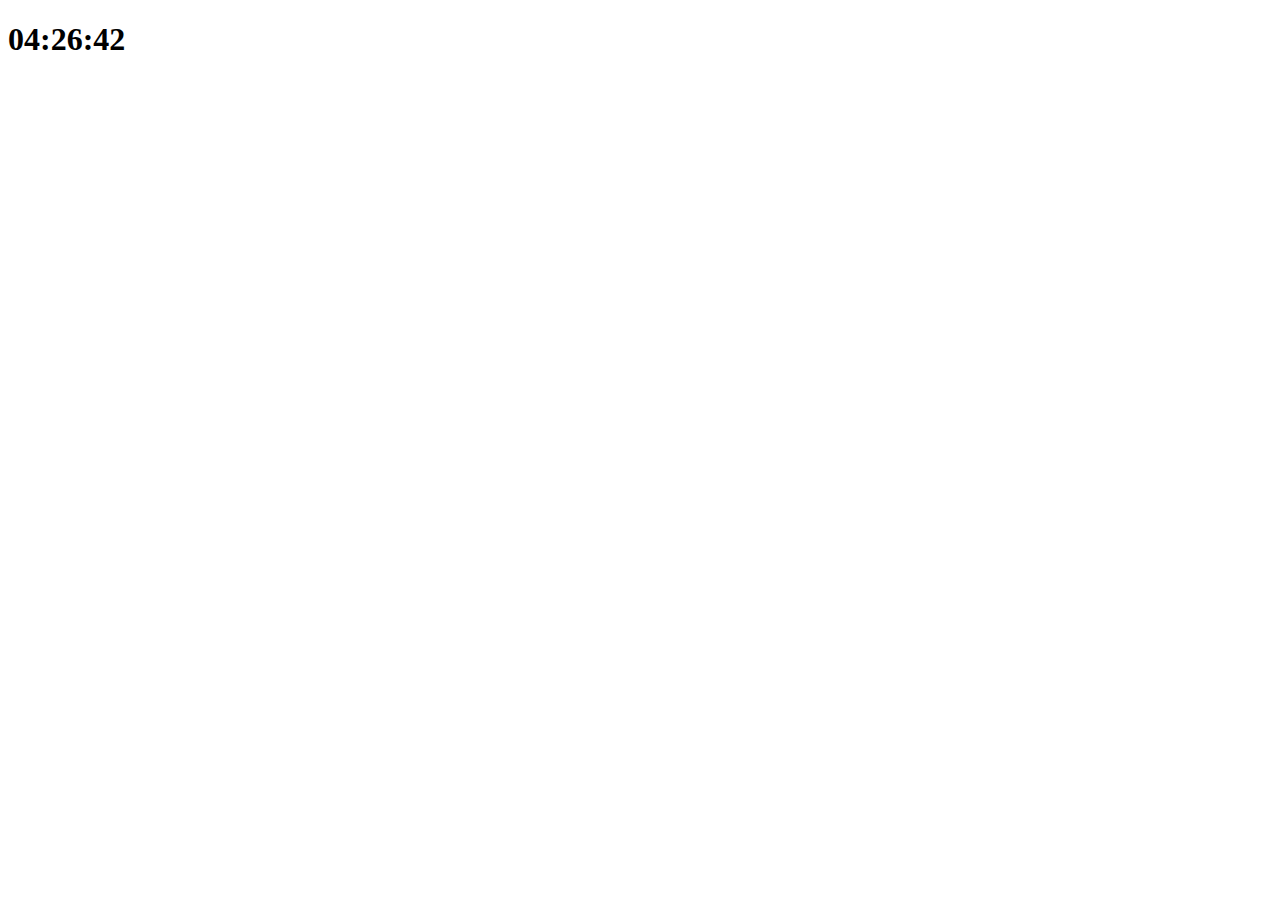
==== practice/index.html @ 346762e9 "Vanilla JS Challenge Day4, 5" ====
<!DOCTYPE html>
<html lang="en">

<head>
    <meta charset="UTF-8" />
    <title>Something</title>
    <link rel="stylesheet" href="src/styles.css" />
</head>

<body>
    <div class="js-clock">
        <h1 class="js-title">00:00</h1>
    </div>
    <script src="src/clock.js"></script>
</body>


</html>
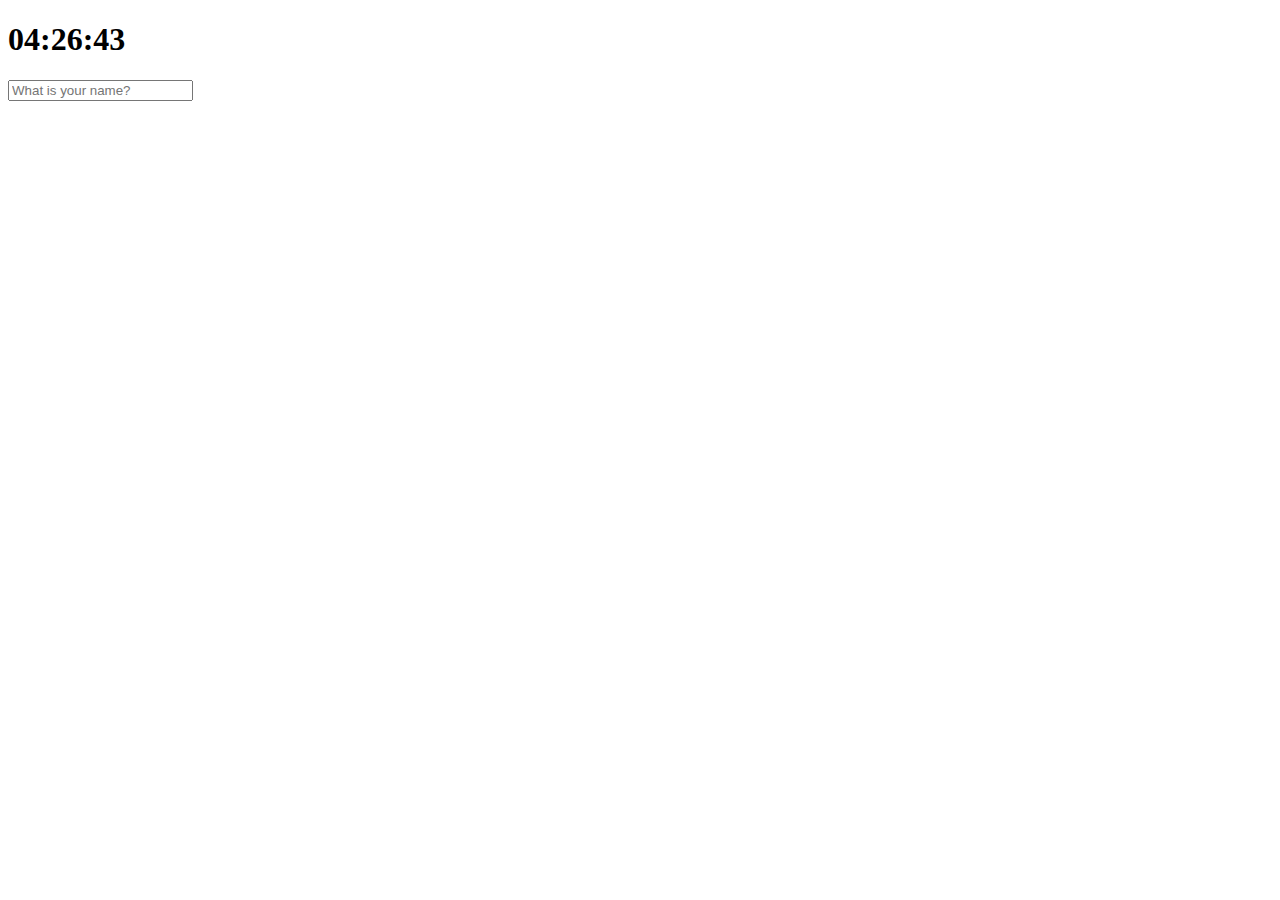
==== commit 5956ef7a: "Vanilla JS Challenge Day6" ====
--- a/practice/index.html
+++ b/practice/index.html
@@ -1,18 +1,20 @@
 <!DOCTYPE html>
 <html lang="en">
-
-<head>
+  <head>
     <meta charset="UTF-8" />
     <title>Something</title>
     <link rel="stylesheet" href="src/styles.css" />
-</head>
+  </head>
 
-<body>
+  <body>
     <div class="js-clock">
-        <h1 class="js-title">00:00</h1>
+      <h1 class="js-title">00:00</h1>
     </div>
+    <form class="js-form form">
+      <input type="text" placeholder="What is your name?" />
+    </form>
+    <h4 class="js-greetings greetings"></h4>
     <script src="src/clock.js"></script>
-</body>
-
-
-</html>+    <script src="src/greeting.js"></script>
+  </body>
+</html>
--- a/practice/src/styles.css
+++ b/practice/src/styles.css
@@ -0,0 +1,8 @@
+.form,
+.greetings {
+  display: none;
+}
+
+.showing {
+  display: block;
+}
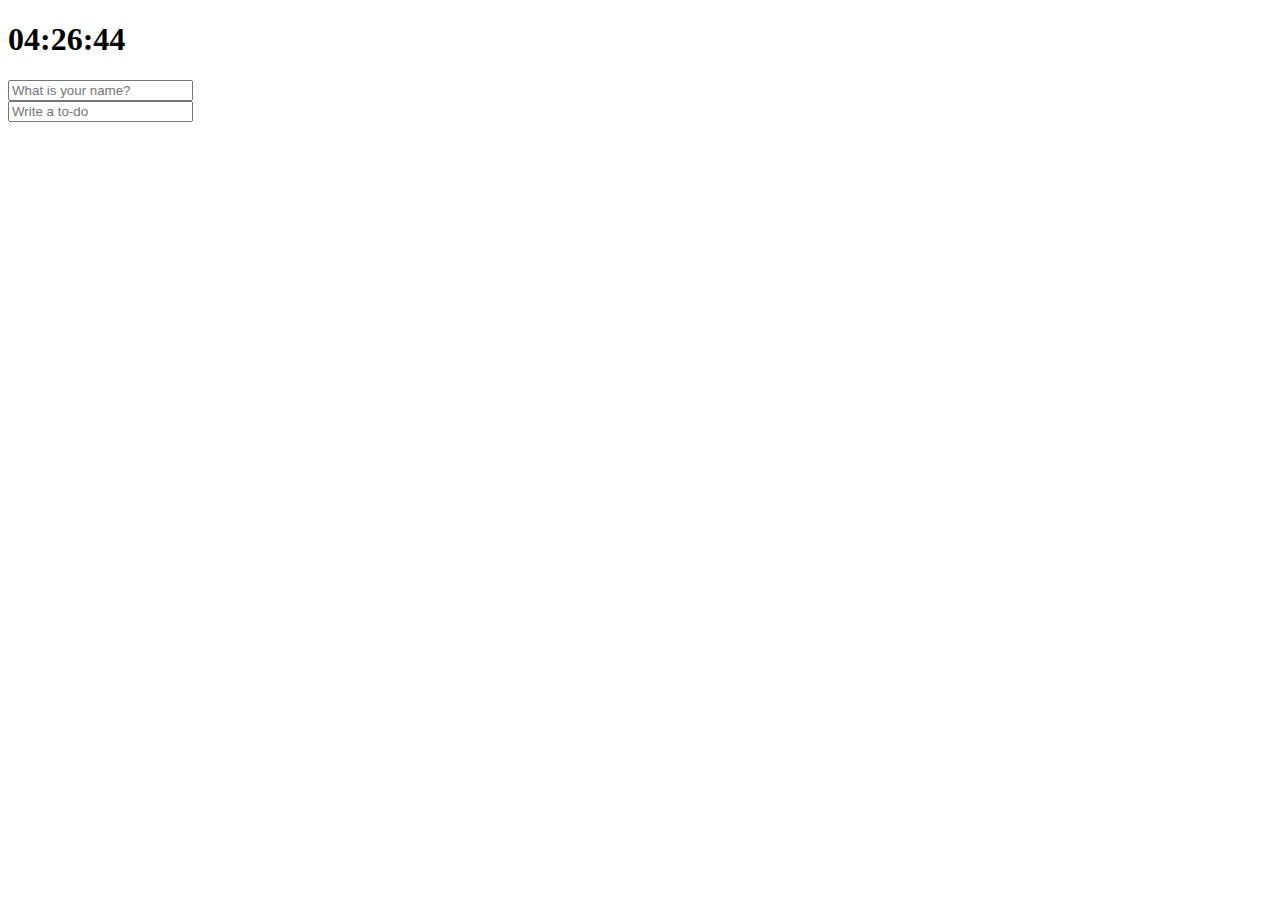
==== commit f0c9ebd4: "Vanilla JS Challenge Day8" ====
--- a/practice/index.html
+++ b/practice/index.html
@@ -14,7 +14,12 @@
       <input type="text" placeholder="What is your name?" />
     </form>
     <h4 class="js-greetings greetings"></h4>
+    <form class="js-toDoForm">
+      <input type="text" placeholder="Write a to-do" />
+    </form>
+    <ul class="js-toDoList"></ul>
     <script src="src/clock.js"></script>
     <script src="src/greeting.js"></script>
+    <script src="src/todo.js"></script>
   </body>
 </html>
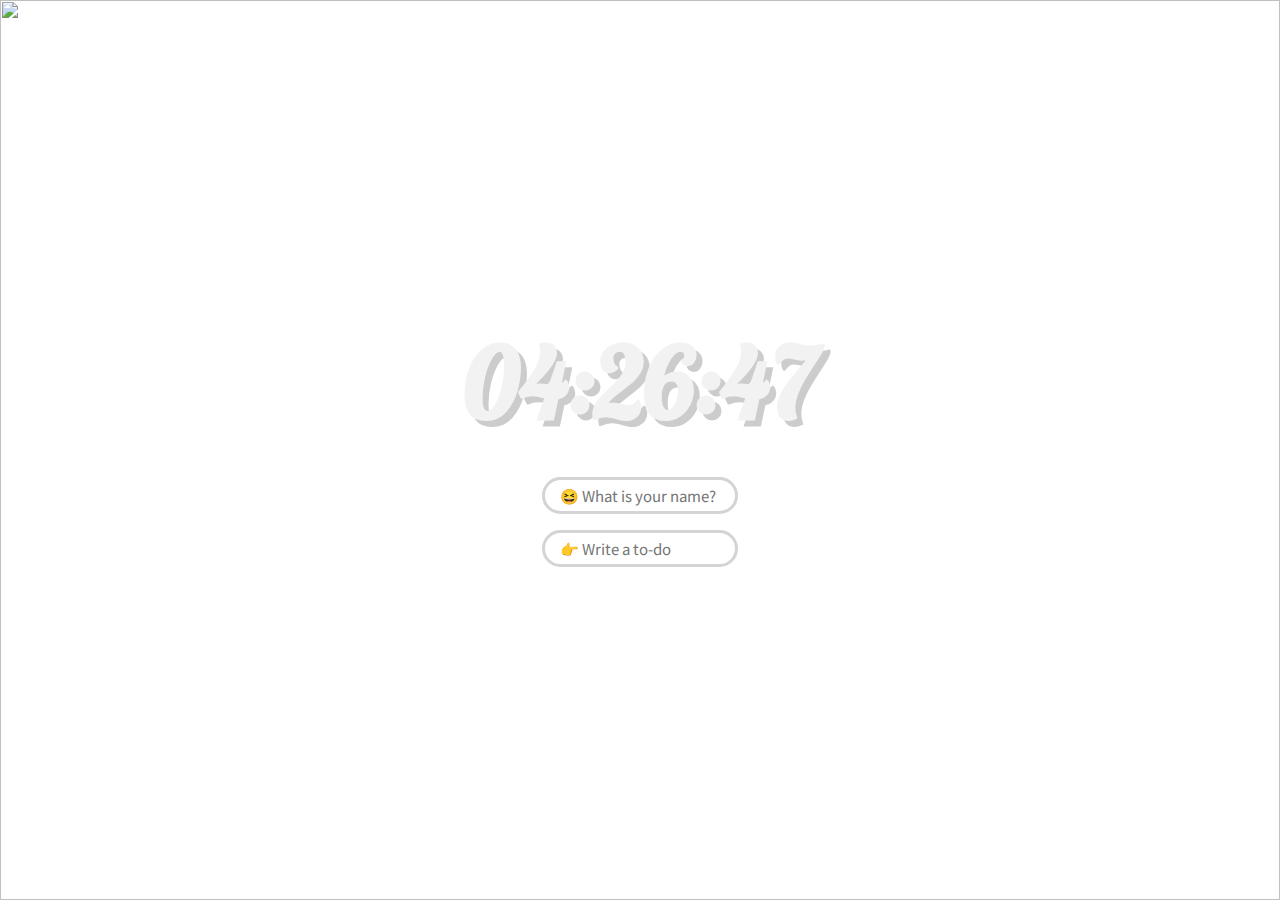
==== commit c87885ce: "Add css things" ====
--- a/practice/index.html
+++ b/practice/index.html
@@ -11,15 +11,16 @@
       <h1 class="js-title">00:00</h1>
     </div>
     <form class="js-form form">
-      <input type="text" placeholder="What is your name?" />
+      <input type="text" placeholder="😆 What is your name?" />
     </form>
     <h4 class="js-greetings greetings"></h4>
     <form class="js-toDoForm">
-      <input type="text" placeholder="Write a to-do" />
+      <input type="text" placeholder="👉 Write a to-do" />
     </form>
     <ul class="js-toDoList"></ul>
     <script src="src/clock.js"></script>
     <script src="src/greeting.js"></script>
     <script src="src/todo.js"></script>
+    <script src="src/bg.js"></script>
   </body>
 </html>
--- a/practice/src/styles.css
+++ b/practice/src/styles.css
@@ -1,3 +1,23 @@
+@import url("https://fonts.googleapis.com/css?family=Lobster|Noto+Sans+KR:400,500,700&display=swap");
+body,
+html {
+  height: 100%;
+}
+
+* {
+  box-sizing: border-box;
+}
+
+body {
+  font-family: "Lobster", cursive;
+  display: flex;
+  flex-direction: column;
+  justify-content: center;
+  align-items: center;
+  color: #f2f2f2;
+  margin: 0;
+}
+
 .form,
 .greetings {
   display: none;
@@ -6,3 +26,68 @@
 .showing {
   display: block;
 }
+
+.bgImage {
+  position: absolute;
+  top: 0;
+  left: 0;
+  width: 100%;
+  height: 100%;
+  z-index: -1;
+}
+
+.js-clock .js-title {
+  font-weight: 700;
+  font-size: 100px;
+  text-shadow: 6px 6px 0px rgba(0, 0, 0, 0.2);
+  margin: 25px 0px;
+}
+
+.js-form,
+.js-toDoForm {
+  margin: 8px 0px;
+}
+
+.js-form input,
+.js-toDoForm input {
+  padding: 5px 15px;
+  border: 3px solid #d4d4d4;
+  border-radius: 20px;
+  font-family: "Noto Sans KR", sans-serif;
+  font-weight: 400;
+  font-size: 15px;
+  color: #3a3a3a;
+}
+
+.js-form input:focus,
+.js-toDoForm input:focus {
+  outline: none;
+}
+
+.js-greetings {
+  font-weight: 500;
+  font-size: 30px;
+  margin: 15px 0px;
+  text-shadow: 6px 6px 0px rgba(0, 0, 0, 0.2);
+}
+
+.js-toDoList {
+  list-style: none;
+  display: flex;
+  flex-direction: column;
+  align-items: center;
+  padding: 0;
+}
+
+.js-toDoList li {
+  font-family: "Noto Sans KR", sans-serif;
+  font-weight: 500;
+  font-size: 18px;
+  margin-bottom: 8px;
+}
+
+.js-toDoList button {
+  border: none;
+  background-color: rgba(255, 255, 255, 0);
+  cursor: pointer;
+}
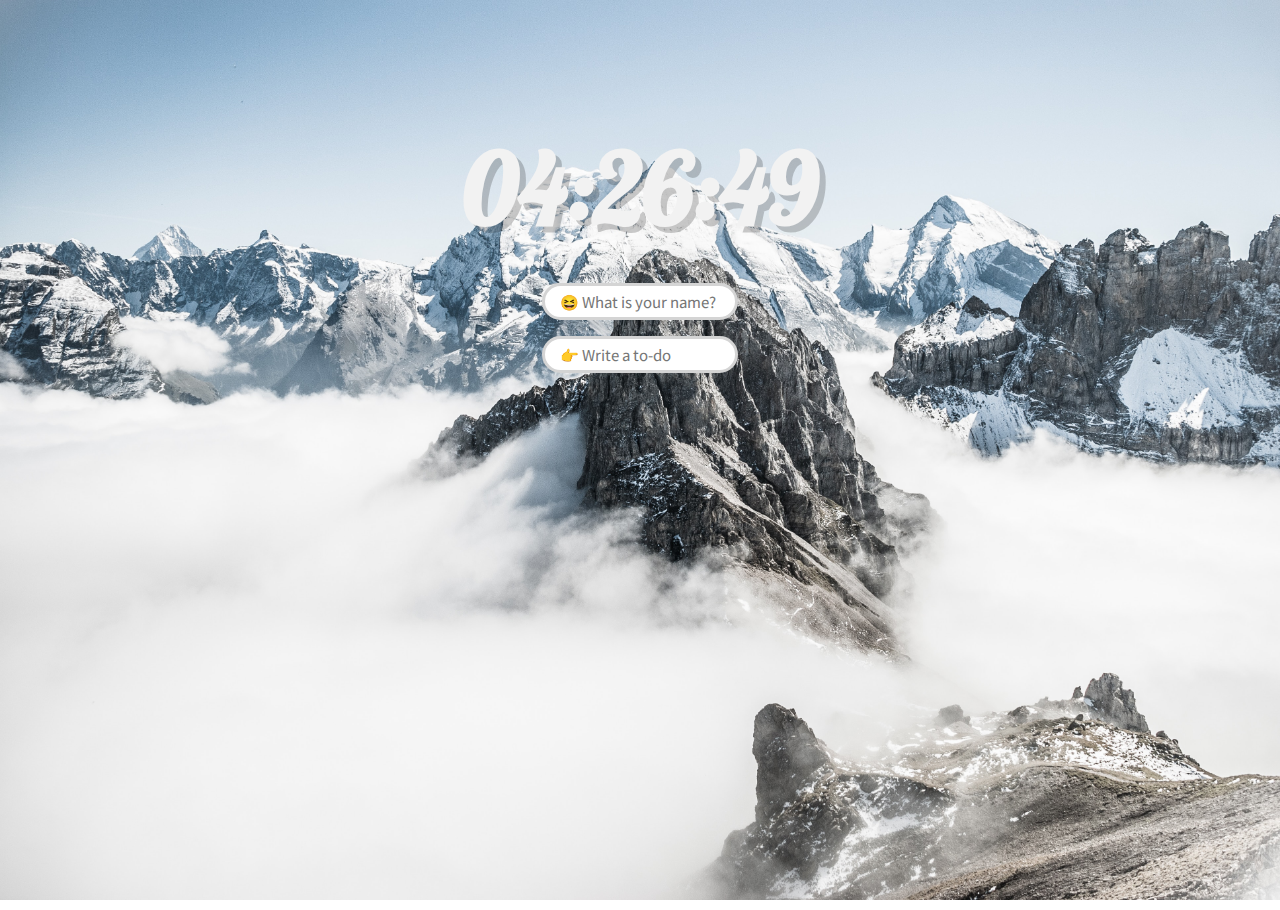
==== commit 69ad544c: "Vanilla JS Challenge Day11, 12" ====
--- a/practice/index.html
+++ b/practice/index.html
@@ -7,20 +7,26 @@
   </head>
 
   <body>
-    <div class="js-clock">
-      <h1 class="js-title">00:00</h1>
-    </div>
-    <form class="js-form form">
-      <input type="text" placeholder="😆 What is your name?" />
-    </form>
-    <h4 class="js-greetings greetings"></h4>
-    <form class="js-toDoForm">
-      <input type="text" placeholder="👉 Write a to-do" />
-    </form>
-    <ul class="js-toDoList"></ul>
+    <header class="header">
+      <span class="js-weather"></span>
+    </header>
+    <main class="main">
+      <div class="js-clock">
+        <h1 class="js-title">00:00</h1>
+      </div>
+      <form class="js-form form">
+        <input type="text" placeholder="😆 What is your name?" />
+      </form>
+      <h4 class="js-greetings greetings"></h4>
+      <form class="js-toDoForm">
+        <input type="text" placeholder="👉 Write a to-do" />
+      </form>
+      <ul class="js-toDoList"></ul>
+    </main>
     <script src="src/clock.js"></script>
     <script src="src/greeting.js"></script>
     <script src="src/todo.js"></script>
     <script src="src/bg.js"></script>
+    <script src="src/weather.js"></script>
   </body>
 </html>
--- a/practice/src/styles.css
+++ b/practice/src/styles.css
@@ -10,12 +10,26 @@
 
 body {
   font-family: "Lobster", cursive;
+  color: #f2f2f2;
+  margin: 0;
+}
+
+.header {
+  margin: 10px 10px;
+  display: flex;
+  justify-content: flex-end;
+}
+
+.main {
   display: flex;
   flex-direction: column;
   justify-content: center;
   align-items: center;
-  color: #f2f2f2;
-  margin: 0;
+  position: absolute;
+  left: 0;
+  right: 0;
+  margin: auto 0;
+  top: 100px;
 }
 
 .form,
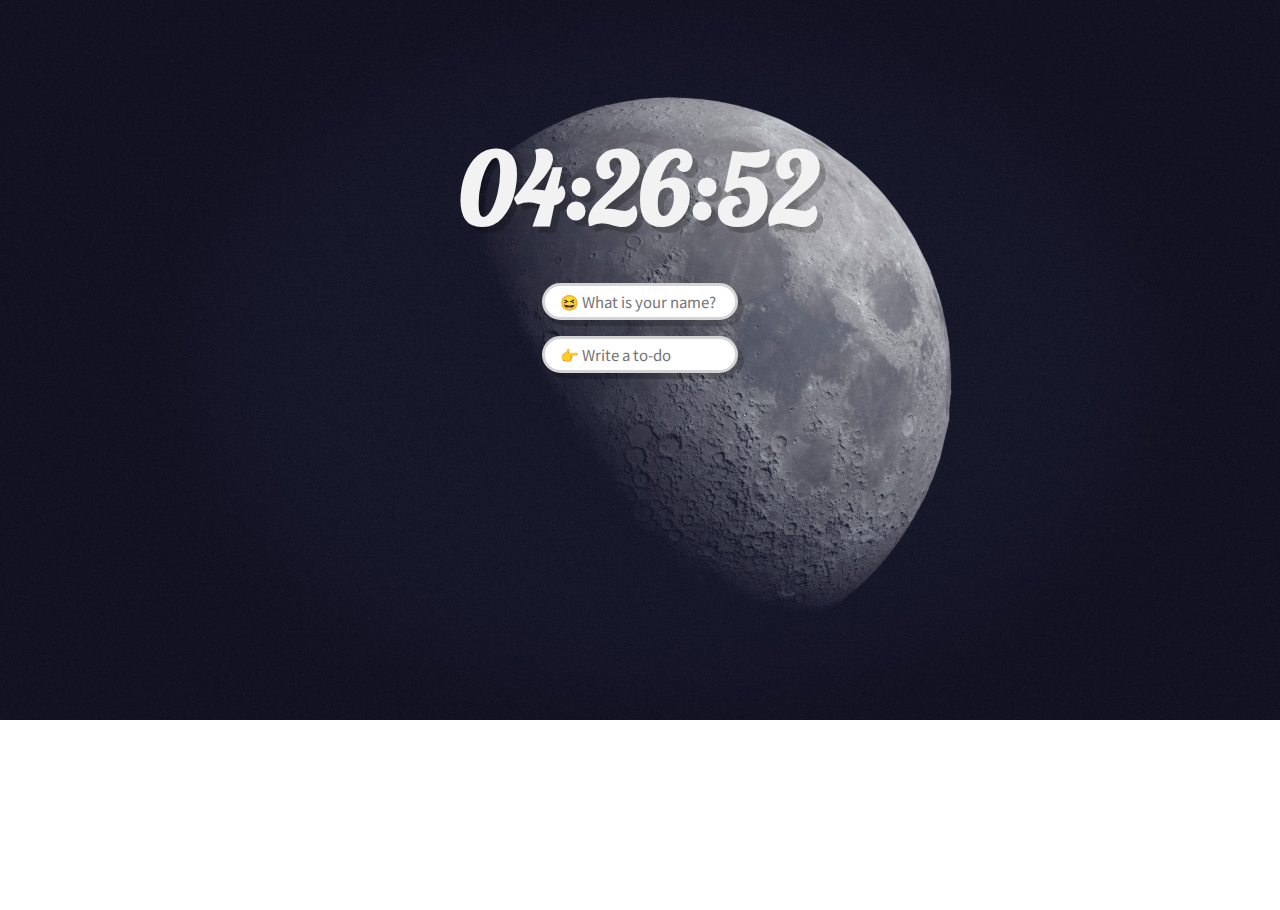
==== commit bb499ec8: "Maybe first version" ====
--- a/practice/index.html
+++ b/practice/index.html
@@ -8,7 +8,8 @@
 
   <body>
     <header class="header">
-      <span class="js-weather"></span>
+      <div class="js-weather"></div>
+      <div class="js-weather-description"></div>
     </header>
     <main class="main">
       <div class="js-clock">
--- a/practice/src/styles.css
+++ b/practice/src/styles.css
@@ -12,12 +12,22 @@
   font-family: "Lobster", cursive;
   color: #f2f2f2;
   margin: 0;
+  overflow: hidden;
 }
 
 .header {
   margin: 10px 10px;
   display: flex;
+  flex-direction: column;
+  align-items: flex-end;
   justify-content: flex-end;
+  font-family: "Noto Sans KR", sans-serif;
+  font-weight: 500;
+}
+
+.header .js-weather-description{
+  display: flex;
+  align-items: center;
 }
 
 .main {
@@ -42,11 +52,11 @@
 }
 
 .bgImage {
+  overflow: hidden;
   position: absolute;
   top: 0;
   left: 0;
   width: 100%;
-  height: 100%;
   z-index: -1;
 }
 
@@ -71,6 +81,7 @@
   font-weight: 400;
   font-size: 15px;
   color: #3a3a3a;
+  box-shadow: 6px 6px 0px rgba(0, 0, 0, 0.2);
 }
 
 .js-form input:focus,
